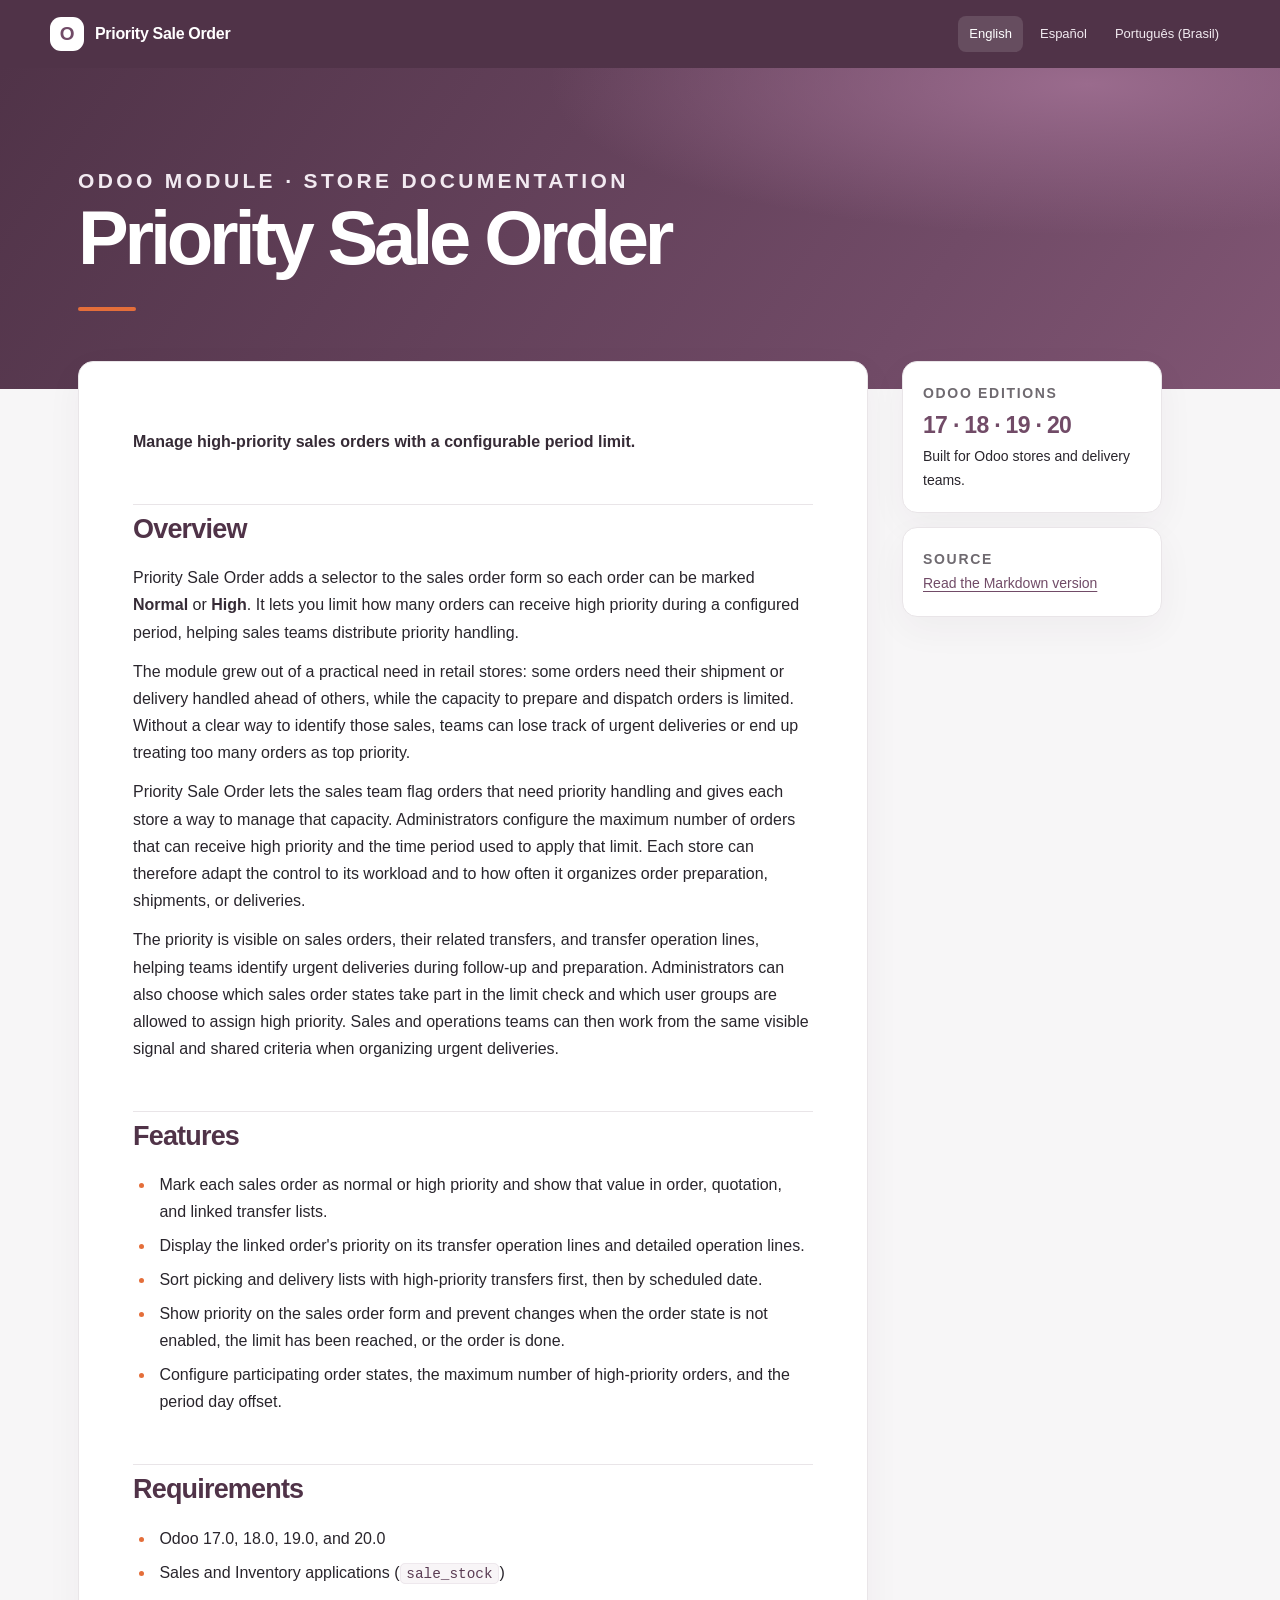
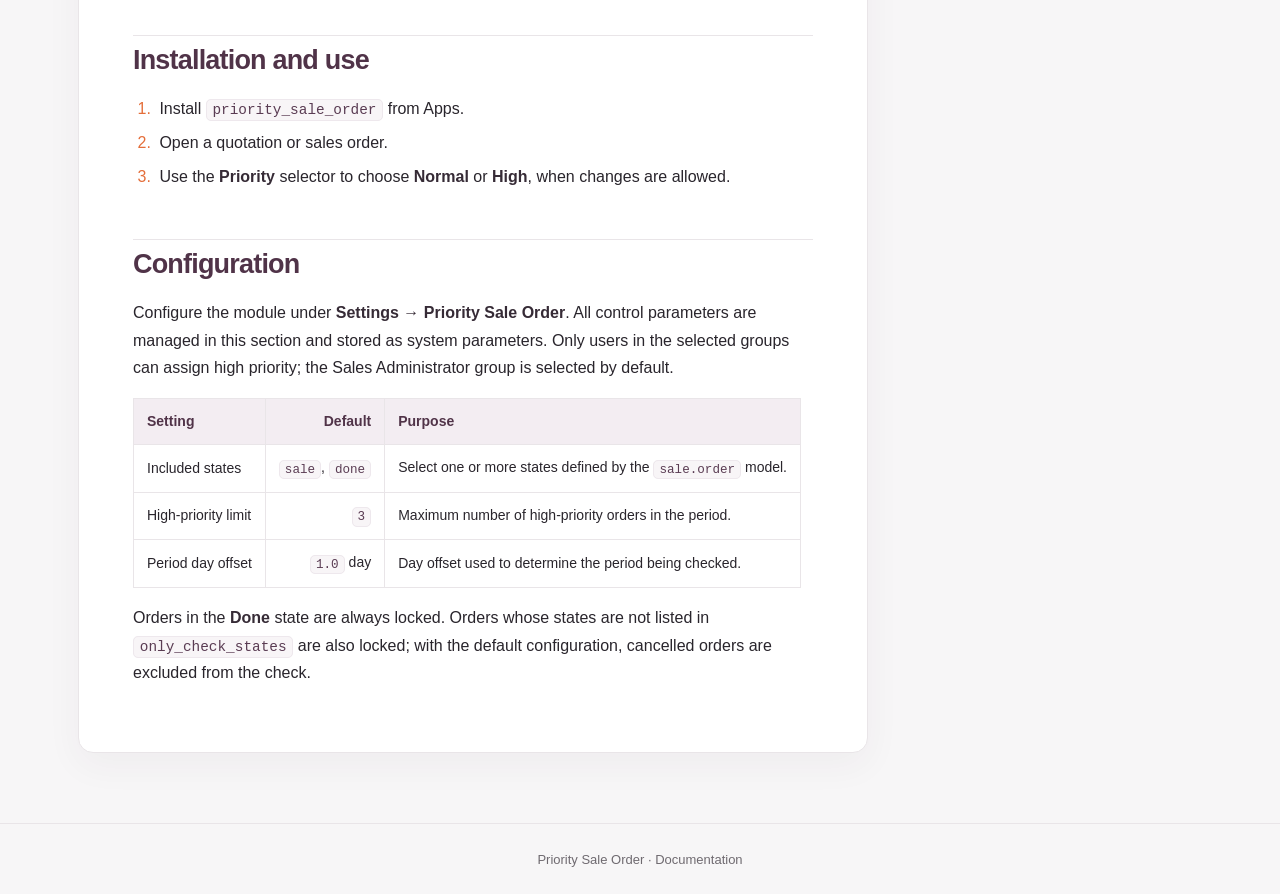
==== docs/store/html/index.html @ 2edf8a84 "Add Podman/Docker dev stack and store HTML builder Introduce a compose.yaml with a Makefile wrapper " ====
<!doctype html>
<html lang="en">
<head>
  <meta charset="utf-8">
  <meta name="viewport" content="width=device-width, initial-scale=1">
  <meta name="color-scheme" content="light">
  <title>Priority Sale Order</title>
  <style>
:root {
  color-scheme: light;
  --odoo-purple: #714b67;
  --odoo-purple-dark: #503348;
  --odoo-purple-pale: #f3edf2;
  --odoo-orange: #e46e3a;
  --ink: #29252c;
  --muted: #6f6a70;
  --line: #e9e5e8;
  --paper: #fff;
  --canvas: #f7f6f7;
}
* { box-sizing: border-box; }
body {
  margin: 0;
  background: var(--canvas);
  color: var(--ink);
  font: 16px/1.7 Inter, -apple-system, BlinkMacSystemFont, "Segoe UI", sans-serif;
}
a { color: var(--odoo-purple); text-decoration-thickness: 1px; text-underline-offset: 3px; }
a:hover { color: var(--odoo-purple-dark); }
.topbar {
  min-height: 68px;
  display: flex;
  align-items: center;
  justify-content: space-between;
  gap: 24px;
  padding: 12px max(24px, calc((100vw - 1180px) / 2));
  background: var(--odoo-purple-dark);
  color: white;
}
.brand { display: inline-flex; align-items: center; gap: 11px; color: white; font-weight: 700; text-decoration: none; letter-spacing: -.02em; }
.brand-mark {
  display: grid; place-items: center; width: 34px; height: 34px; border-radius: 11px;
  background: white; color: var(--odoo-purple); font-weight: 850; font-size: 19px;
}
.languages { display: flex; flex-wrap: wrap; gap: 6px; }
.languages a { padding: 7px 11px; border-radius: 8px; color: #f1eaf0; font-size: 13px; text-decoration: none; }
.languages a:hover, .languages a[aria-current="page"] { background: #ffffff20; color: white; }
.hero {
  overflow: hidden;
  background: radial-gradient(ellipse at 85% 5%, #9a6b8d 0, transparent 35%), linear-gradient(125deg, #503348, #714b67 72%, #805573);
  color: white;
}
.hero-inner { max-width: 1180px; margin: 0 auto; padding: 72px 28px 78px; }
.eyebrow { margin: 0 0 14px; color: #f6c7a7; font-size: 12px; font-weight: 750; letter-spacing: .16em; text-transform: uppercase; }
.hero h1 { max-width: 820px; margin: 0; color: white; font-size: clamp(42px, 7vw, 76px); line-height: 1.03; letter-spacing: -.055em; }
.hero p { max-width: 680px; margin: 23px 0 0; color: #f2eaf1; font-size: clamp(17px, 2.4vw, 21px); }
.hero-rule { width: 58px; height: 4px; margin-top: 30px; border-radius: 4px; background: var(--odoo-orange); }
.layout { display: grid; grid-template-columns: minmax(0, 790px) 260px; gap: 34px; max-width: 1180px; margin: -28px auto 0; padding: 0 28px 70px; align-items: start; }
.article, .side-card { border: 1px solid var(--line); border-radius: 15px; background: var(--paper); box-shadow: 0 12px 36px #38233a0c; }
.article { padding: clamp(26px, 5vw, 54px); }
.article h2 { margin: 1.8em 0 .65em; padding-top: .3em; border-top: 1px solid var(--line); color: var(--odoo-purple-dark); font-size: 27px; line-height: 1.25; letter-spacing: -.03em; }
.article h2:first-child { margin-top: 0; border-top: 0; }
.article h3 { margin: 1.5em 0 .5em; color: var(--odoo-purple); font-size: 19px; }
.article p { margin: .75em 0; }
.article strong { color: #362b36; }
.article ul, .article ol { padding-left: 1.4em; }
.article li { padding-left: .25em; margin: .42em 0; }
.article li::marker { color: var(--odoo-orange); }
.article code { padding: .13em .4em; border: 1px solid #eee8ed; border-radius: 5px; background: #f8f5f7; color: #5a3c53; font-size: .9em; }
.article table { display: block; width: 100%; margin: 1.2em 0; overflow-x: auto; border-collapse: collapse; font-size: 14px; }
.article th { background: var(--odoo-purple-pale); color: var(--odoo-purple-dark); text-align: left; }
.article th, .article td { padding: 11px 13px; border: 1px solid var(--line); }
.article blockquote { margin: 1.2em 0; padding: 12px 18px; border-left: 4px solid var(--odoo-orange); background: #fcf7f4; color: var(--muted); }
.sidebar { display: grid; gap: 14px; }
.side-card { padding: 20px; }
.side-label { margin: 0 0 9px; color: var(--muted); font-size: 11px; font-weight: 750; letter-spacing: .12em; text-transform: uppercase; }
.side-card p { margin: 0; font-size: 14px; }
.side-card .accent { color: var(--odoo-purple); font-size: 23px; font-weight: 750; letter-spacing: -.03em; }
.side-card a { font-size: 14px; }
footer { padding: 25px 20px; border-top: 1px solid var(--line); color: var(--muted); text-align: center; font-size: 13px; }
@media (max-width: 850px) {
  .layout { grid-template-columns: 1fr; }
  .sidebar { grid-template-columns: repeat(auto-fit, minmax(190px, 1fr)); }
  .hero-inner { padding-top: 55px; padding-bottom: 66px; }
}
@media (max-width: 520px) {
  .topbar { align-items: flex-start; flex-direction: column; gap: 10px; padding: 13px 18px; }
  .hero-inner { padding: 44px 20px 58px; }
  .layout { padding-right: 14px; padding-left: 14px; }
  .article { padding: 24px 20px; }
}
</style>
</head>
<body>
  <header class="topbar">
    <a class="brand" href="index.html"><span class="brand-mark">O</span><span>Priority Sale Order</span></a>
    <nav class="languages" aria-label="Language"><a href="index.html" aria-current="page">English</a>
<a href="es.html">Español</a>
<a href="pt_BR.html">Português (Brasil)</a></nav>
  </header>
  <section class="hero">
    <div class="hero-inner">
      <p class="eyebrow">Odoo module · Store documentation</p>
      <h1>Priority Sale Order</h1>
      <div class="hero-rule"></div>
    </div>
  </section>
  <main class="layout">
    <article class="article"><p><strong>Manage high-priority sales orders with a configurable period limit.</strong></p>
<h2 id="overview">Overview</h2>
<p>Priority Sale Order adds a selector to the sales order form so each order can be marked <strong>Normal</strong> or <strong>High</strong>. It lets you limit how many orders can receive high priority during a configured period, helping sales teams distribute priority handling.</p>
<p>The module grew out of a practical need in retail stores: some orders need their shipment or delivery handled ahead of others, while the capacity to prepare and dispatch orders is limited. Without a clear way to identify those sales, teams can lose track of urgent deliveries or end up treating too many orders as top priority.</p>
<p>Priority Sale Order lets the sales team flag orders that need priority handling and gives each store a way to manage that capacity. Administrators configure the maximum number of orders that can receive high priority and the time period used to apply that limit. Each store can therefore adapt the control to its workload and to how often it organizes order preparation, shipments, or deliveries.</p>
<p>The priority is visible on sales orders, their related transfers, and transfer operation lines, helping teams identify urgent deliveries during follow-up and preparation. Administrators can also choose which sales order states take part in the limit check and which user groups are allowed to assign high priority. Sales and operations teams can then work from the same visible signal and shared criteria when organizing urgent deliveries.</p>
<h2 id="features">Features</h2>
<ul>
<li>Mark each sales order as normal or high priority and show that value in order, quotation, and linked transfer lists.</li>
<li>Display the linked order's priority on its transfer operation lines and detailed operation lines.</li>
<li>Sort picking and delivery lists with high-priority transfers first, then by scheduled date.</li>
<li>Show priority on the sales order form and prevent changes when the order state is not enabled, the limit has been reached, or the order is done.</li>
<li>Configure participating order states, the maximum number of high-priority orders, and the period day offset.</li>
</ul>
<h2 id="requirements">Requirements</h2>
<ul>
<li>Odoo 17.0, 18.0, 19.0, and 20.0</li>
<li>Sales and Inventory applications (<code>sale_stock</code>)</li>
</ul>
<h2 id="installation-and-use">Installation and use</h2>
<ol>
<li>Install <code>priority_sale_order</code> from Apps.</li>
<li>Open a quotation or sales order.</li>
<li>Use the <strong>Priority</strong> selector to choose <strong>Normal</strong> or <strong>High</strong>, when changes are allowed.</li>
</ol>
<h2 id="configuration">Configuration</h2>
<p>Configure the module under <strong>Settings → Priority Sale Order</strong>. All control parameters are managed in this section and stored as system parameters. Only users in the selected groups can assign high priority; the Sales Administrator group is selected by default.</p>
<table>
<thead>
<tr>
<th>Setting</th>
<th style="text-align: right;">Default</th>
<th>Purpose</th>
</tr>
</thead>
<tbody>
<tr>
<td>Included states</td>
<td style="text-align: right;"><code>sale</code>, <code>done</code></td>
<td>Select one or more states defined by the <code>sale.order</code> model.</td>
</tr>
<tr>
<td>High-priority limit</td>
<td style="text-align: right;"><code>3</code></td>
<td>Maximum number of high-priority orders in the period.</td>
</tr>
<tr>
<td>Period day offset</td>
<td style="text-align: right;"><code>1.0</code> day</td>
<td>Day offset used to determine the period being checked.</td>
</tr>
</tbody>
</table>
<p>Orders in the <strong>Done</strong> state are always locked. Orders whose states are not listed in <code>only_check_states</code> are also locked; with the default configuration, cancelled orders are excluded from the check.</p></article>
    <aside class="sidebar">
      <section class="side-card"><p class="side-label">Odoo editions</p><p class="accent">17 · 18 · 19 · 20</p><p>Built for Odoo stores and delivery teams.</p></section>
      <section class="side-card"><p class="side-label">Source</p><p><a href="../en.md">Read the Markdown version</a></p></section>
    </aside>
  </main>
  <footer>Priority Sale Order · Documentation</footer>
</body>
</html>
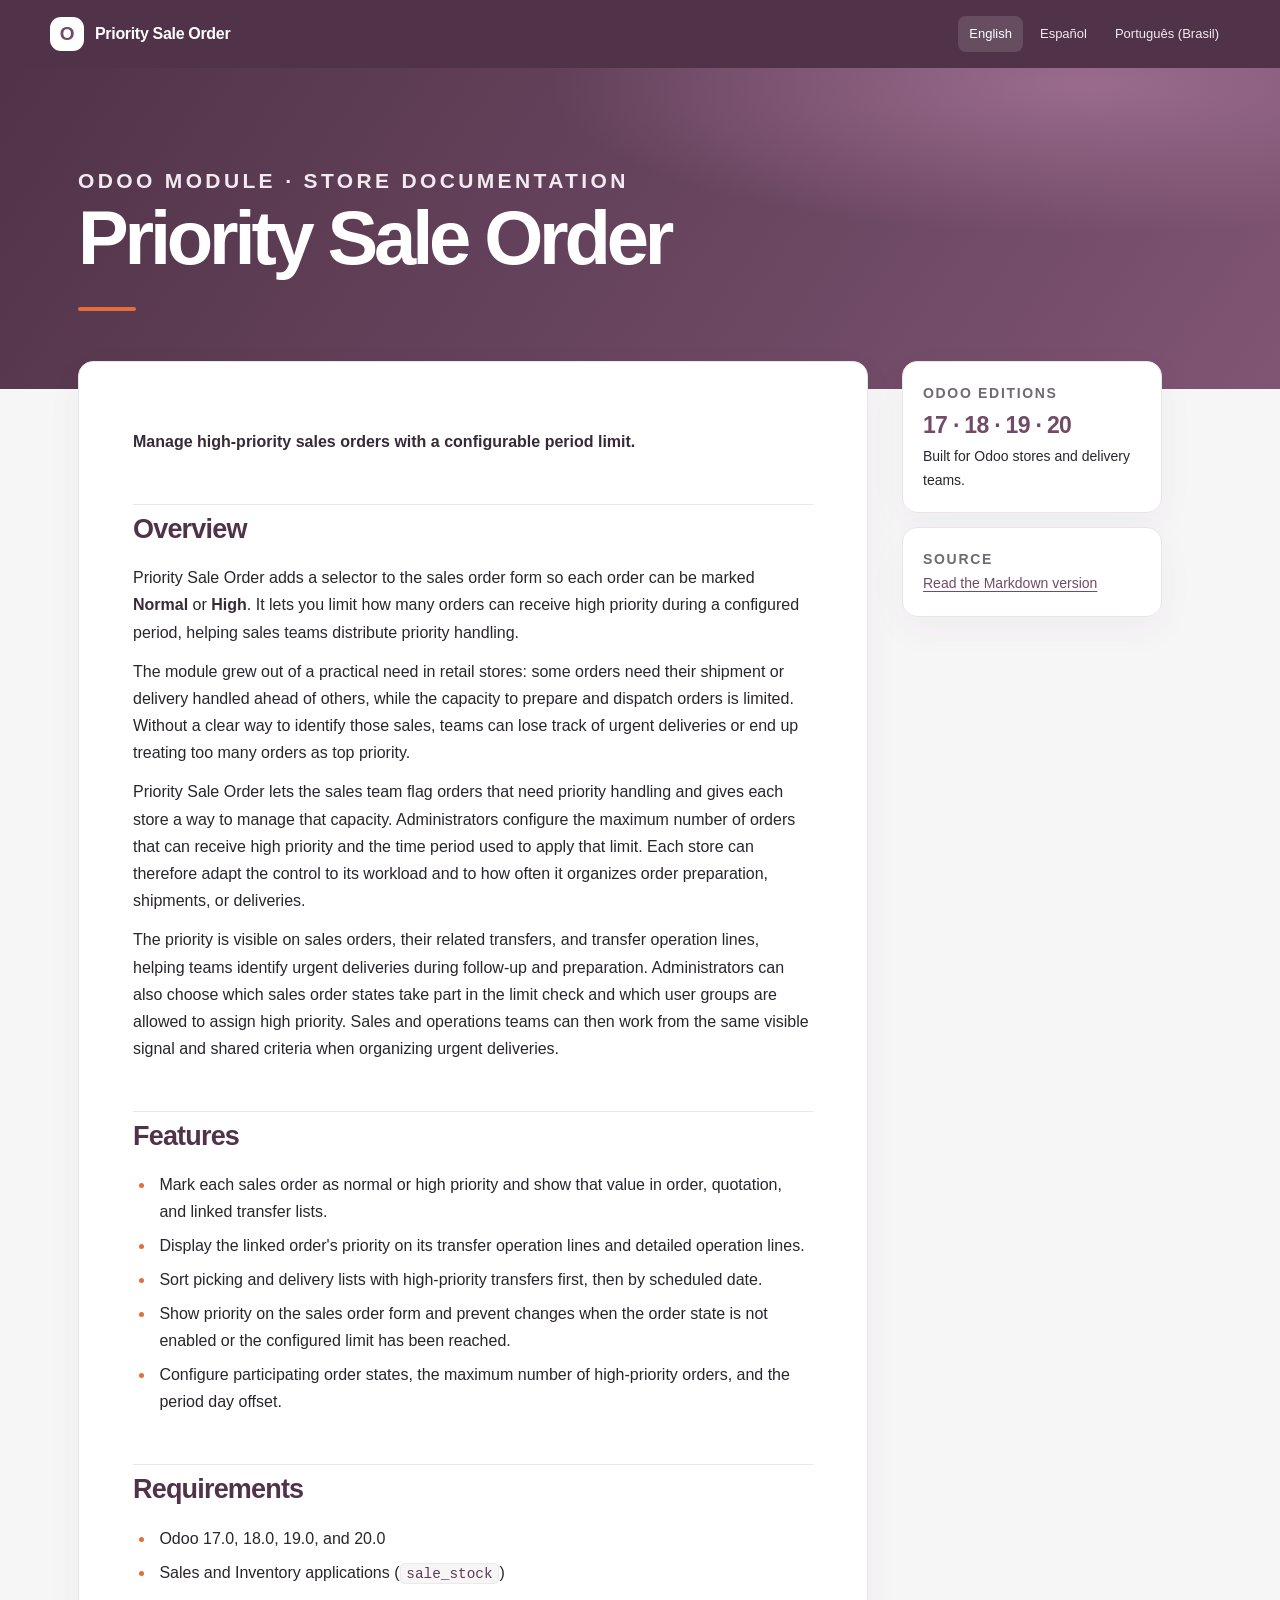
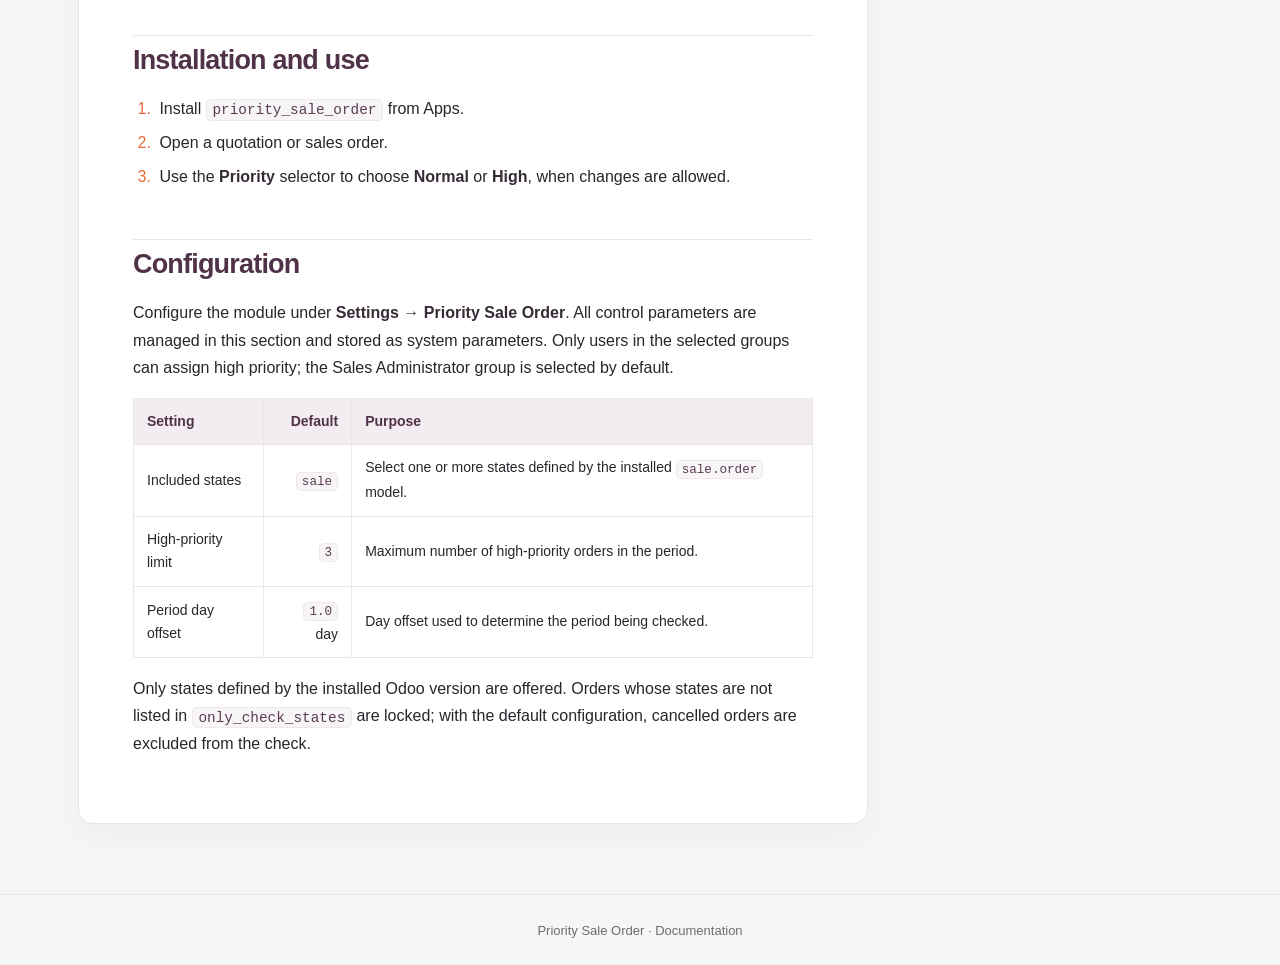
==== commit d0acaec9: "Add Odoo Apps store packaging and localized descriptions Build clean store ZIPs for Odoo 17-20 via t" ====
--- a/docs/store/html/index.html
+++ b/docs/store/html/index.html
@@ -117,7 +117,7 @@
 <li>Mark each sales order as normal or high priority and show that value in order, quotation, and linked transfer lists.</li>
 <li>Display the linked order's priority on its transfer operation lines and detailed operation lines.</li>
 <li>Sort picking and delivery lists with high-priority transfers first, then by scheduled date.</li>
-<li>Show priority on the sales order form and prevent changes when the order state is not enabled, the limit has been reached, or the order is done.</li>
+<li>Show priority on the sales order form and prevent changes when the order state is not enabled or the configured limit has been reached.</li>
 <li>Configure participating order states, the maximum number of high-priority orders, and the period day offset.</li>
 </ul>
 <h2 id="requirements">Requirements</h2>
@@ -144,8 +144,8 @@
 <tbody>
 <tr>
 <td>Included states</td>
-<td style="text-align: right;"><code>sale</code>, <code>done</code></td>
-<td>Select one or more states defined by the <code>sale.order</code> model.</td>
+<td style="text-align: right;"><code>sale</code></td>
+<td>Select one or more states defined by the installed <code>sale.order</code> model.</td>
 </tr>
 <tr>
 <td>High-priority limit</td>
@@ -159,7 +159,7 @@
 </tr>
 </tbody>
 </table>
-<p>Orders in the <strong>Done</strong> state are always locked. Orders whose states are not listed in <code>only_check_states</code> are also locked; with the default configuration, cancelled orders are excluded from the check.</p></article>
+<p>Only states defined by the installed Odoo version are offered. Orders whose states are not listed in <code>only_check_states</code> are locked; with the default configuration, cancelled orders are excluded from the check.</p></article>
     <aside class="sidebar">
       <section class="side-card"><p class="side-label">Odoo editions</p><p class="accent">17 · 18 · 19 · 20</p><p>Built for Odoo stores and delivery teams.</p></section>
       <section class="side-card"><p class="side-label">Source</p><p><a href="../en.md">Read the Markdown version</a></p></section>
